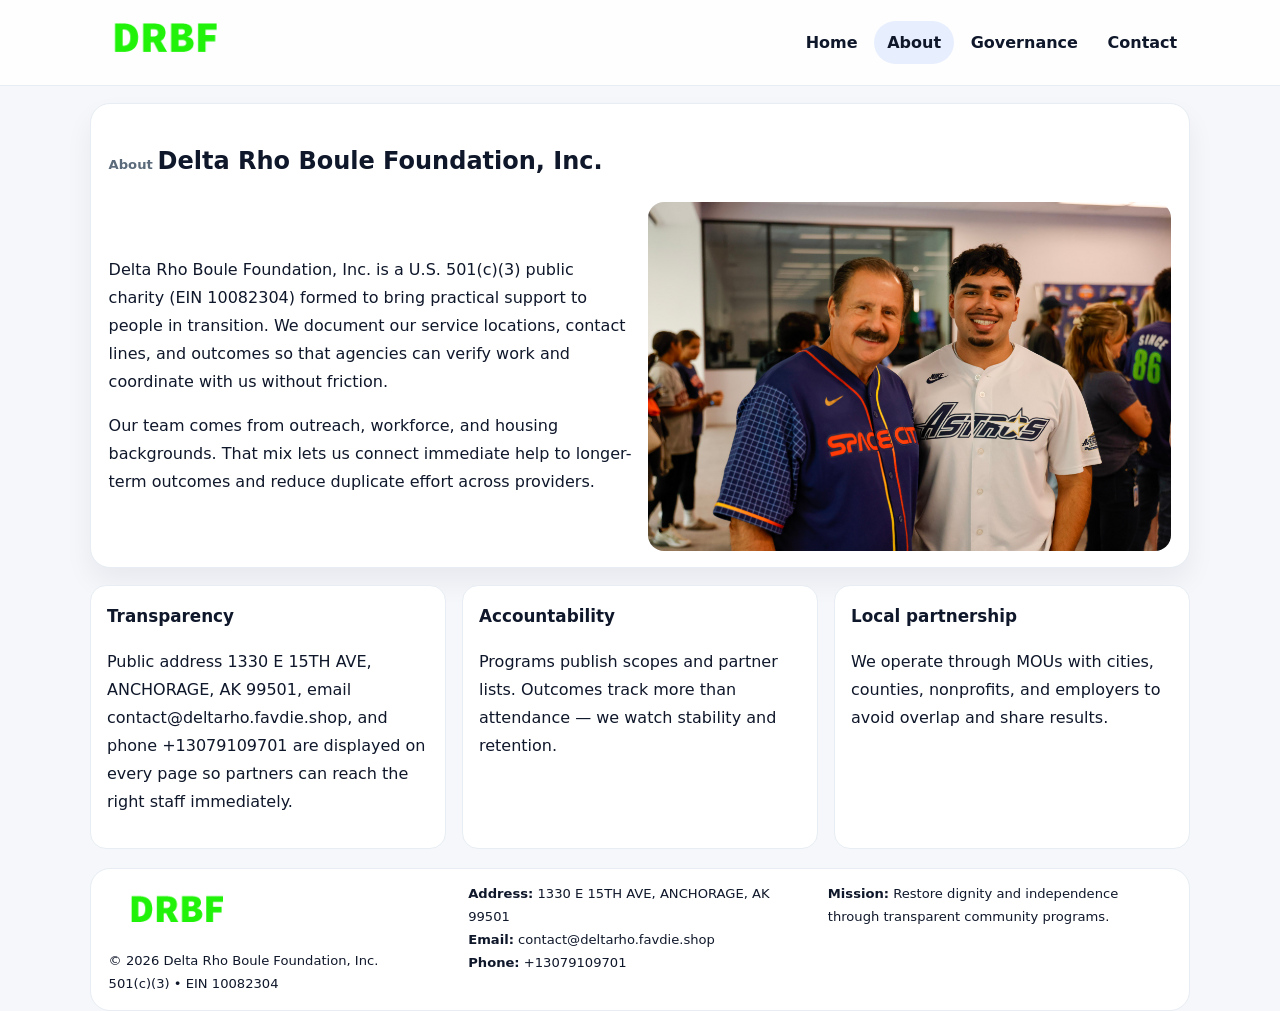
==== about.html @ 0ded7a15 "Initial commit" ====
<!doctype html><html lang="en"><head>
<meta charset="utf-8">
<meta name="viewport" content="width=device-width,initial-scale=1">
<title>Delta Rho Boule Foundation, Inc. – Nonprofit • 2025</title>
<link rel="stylesheet" href="assets/styles.css">
<link rel="icon" href="images/logo.png">
  <meta name="description" content="Our nonprofit strengthens the community with programs focused on community services, education, and direct relief.">
</head><body>
<div style="position:absolute;left:-9999px;top:-9999px;opacity:0" data-uniq="{{UNIQUE_BLOB}}">
  <span>Our nonprofit strengthens the community with programs focused on community services, education, and direct relief.</span><svg width="12" height="12" viewBox="0 0 12 12" xmlns="http://www.w3.org/2000/svg"><circle cx="6" cy="6" r="5" fill="#0f766e"/></svg><img src="images/community.jpg" width="1" height="1" alt="" loading="lazy"/>
</div>

<header class="header">
  <div class="c5a165ca476">
    <a href="index.html"><img src="images/logo.png" alt=""></a>
    <div class="links">
      <a href="index.html">Home</a>
      <a class="active" href="about.html">About</a>
      <a href="governance.html">Governance</a>
      <a href="contact.html">Contact</a>
    </div>
  </div>
</header>

<section class="section panel">
  <h1><span class="small" style="font-weight:600;color:var(--muted);margin-right:.3rem">About</span><span style="font-weight:800">Delta Rho Boule Foundation, Inc.</span></h1>
  <div class="z">
    <div>
      <p>Delta Rho Boule Foundation, Inc. is a U.S. 501(c)(3) public charity (EIN 10082304) formed to bring practical support to people in transition. We document our service locations, contact lines, and outcomes so that agencies can verify work and coordinate with us without friction.</p>
      <p>Our team comes from outreach, workforce, and housing backgrounds. That mix lets us connect immediate help to longer-term outcomes and reduce duplicate effort across providers.</p>
    </div>
    <img class="img" src="images/about.jpg" alt="">
  </div>
</section>

<section class="section cards">
  <article class="c609fd4aaaf"><h3>Transparency</h3><p>Public address 1330 E 15TH AVE, ANCHORAGE, AK 99501, email contact@deltarho.favdie.shop, and phone +13079109701 are displayed on every page so partners can reach the right staff immediately.</p></article>
  <article class="c609fd4aaaf"><h3>Accountability</h3><p>Programs publish scopes and partner lists. Outcomes track more than attendance — we watch stability and retention.</p></article>
  <article class="c609fd4aaaf"><h3>Local partnership</h3><p>We operate through MOUs with cities, counties, nonprofits, and employers to avoid overlap and share results.</p></article>
</section>

<footer>
  <div class="footer">
    <div><img src="images/logo.png" style="width:135px;margin-bottom:.35rem" alt=""><div class="small">© <span id="y"></span> Delta Rho Boule Foundation, Inc.</div><div class="small">501(c)(3) • EIN 10082304</div></div>
    <div><div class="small"><strong>Address:</strong> 1330 E 15TH AVE, ANCHORAGE, AK 99501</div><div class="small"><strong>Email:</strong> <a href="mailto:contact@deltarho.favdie.shop">contact@deltarho.favdie.shop</a></div><div class="small"><strong>Phone:</strong> <a href="tel:+13079109701">+13079109701</a></div></div>
    <div><div class="small"><strong>Mission:</strong> Restore dignity and independence through transparent community programs.</div></div>
  </div>
</footer>
<script>document.getElementById('y').textContent=new Date().getFullYear();</script>
</body></html>
---- assets/styles.css ----
:root{
  --ink:#0f172a;          /* chữ chính */
  --muted:#5b6b7b;        /* chữ phụ */
  --line:#e7edf3;         /* viền */
  --paper:#ffffff;
  --soft:#f6f9ff;
  --brand:#2563eb;        /* sẽ bị ghi đè bằng script ở index (theo EIN) */
  --brand-ink:#1e40af;
  --sh:0 14px 28px rgba(15,23,42,.06);
  --r:18px;
}
*{box-sizing:border-box}
html,body{height:100%}
body{
  margin:0;
  font-family:Inter,system-ui,-apple-system,BlinkMacSystemFont,"Segoe UI",Arial,sans-serif;
  color:var(--ink);
  background:#f5f7fb;
  line-height:1.75;
}

/* NAV – mảnh, nổi */
.header{
  position:sticky;top:0;z-index:30;background:rgba(255,255,255,.85);
  backdrop-filter:saturate(180%) blur(10px);border-bottom:1px solid var(--line);
}
.c5a165ca476{
  width:min(1100px,94%);margin:0 auto;display:flex;align-items:center;gap:1rem;
  padding:.55rem 0;
}
.c5a165ca476 img{width:150px;display:block}
.c5a165ca476 .links{margin-left:auto;display:flex;gap:.25rem}
.c5a165ca476 .links a{
  color:var(--ink);text-decoration:none;font-weight:600;padding:.45rem .8rem;border-radius:999px;
}
.c5a165ca476 .links a:hover,.c5a165ca476 .links a.active{background:rgba(37,99,235,.10)}

/* MASTHEAD (hero trung tâm) */
.mast{
  width:min(1100px,94%);margin:1rem auto 0;background:linear-gradient(145deg,var(--soft),#fff 60%);
  border:1px solid var(--line);border-radius:24px;box-shadow:var(--sh);
  display:grid;grid-template-columns:1.15fr .85fr;gap:1.2rem;padding:1.3rem 1.2rem;
}
.mast h1{font-size:clamp(1.9rem,3.2vw,2.7rem);margin:.2rem 0 .4rem}
.mast p{color:var(--muted)}
.cf27e0a185c{display:inline-block;background:rgba(37,99,235,.12);color:var(--brand-ink);padding:.22rem .6rem;border-radius:999px;font-weight:700;font-size:.7rem}

/* SECTION chung */
.section{width:min(1100px,94%);margin:1.05rem auto 0}
.panel{background:#fff;border:1px solid var(--line);border-radius:20px;box-shadow:var(--sh);padding:1rem 1.1rem}
h2{font-size:1.28rem;margin:.2rem 0 .6rem}
h3{margin:.2rem 0 .35rem;font-size:1.05rem}

/* Z-LAYOUT (media–text xen kẽ) */
.z{
  display:grid;grid-template-columns:1fr 1fr;gap:1rem;align-items:center;
}
.z.rev{grid-template-columns:1fr 1fr}
.img{border-radius:16px;overflow:hidden}
img{max-width:100%;display:block}

/* CARDS */
.cards{display:grid;grid-template-columns:repeat(auto-fit,minmax(240px,1fr));gap:1rem}
.c609fd4aaaf{background:#fff;border:1px solid var(--line);border-radius:16px;padding:.85rem 1rem 1rem}

/* Milestones / stats */
.timeline{list-style:none;margin:.2rem 0 0;padding:0}
.timeline li{position:relative;padding-left:1.2rem;margin:.35rem 0}
.timeline li::before{content:"";position:absolute;left:.2rem;top:.6rem;width:.42rem;height:.42rem;border-radius:999px;background:var(--brand)}
.stats{display:grid;grid-template-columns:repeat(auto-fit,minmax(170px,1fr));gap:.8rem;margin-top:.5rem}
.stat{background:var(--soft);border:1px dashed var(--line);border-radius:14px;padding:.6rem .8rem}
.stat b{font-size:1.2rem}

/* FORM */
button,input,textarea{font:inherit}
.c814a319e06{display:grid;gap:12px;max-width:760px}
.row2{display:grid;grid-template-columns:1fr 1fr;gap:12px}
input,textarea{width:100%;padding:.85rem 1rem;border:1px solid var(--line);border-radius:14px;background:#fff}
textarea{resize:vertical}
button.btn{width:auto;justify-self:start;background:var(--brand);color:#fff;border:0;border-radius:14px;padding:.8rem 1.35rem;cursor:pointer}
button.btn:hover{background:var(--brand-ink)}

/* FOOTER đậm hơn, dễ đọc */
footer{width:min(1100px,94%);margin:1.2rem auto 1.1rem;background:#fff;border:1px solid var(--line);border-radius:20px;padding:.9rem 1.1rem}
.footer{display:grid;grid-template-columns:repeat(auto-fit,minmax(220px,1fr));gap:1rem}
.small{color:#0f172a;font-size:.82rem}
.small a{color:#0f172a;text-decoration:none}
.small a:hover{text-decoration:underline}

/* Responsive */
@media(max-width:960px){.mast{grid-template-columns:1fr}.z,.z.rev{grid-template-columns:1fr}}
@media(max-width:640px){.c5a165ca476{flex-wrap:wrap;justify-content:center}.row2{grid-template-columns:1fr}}
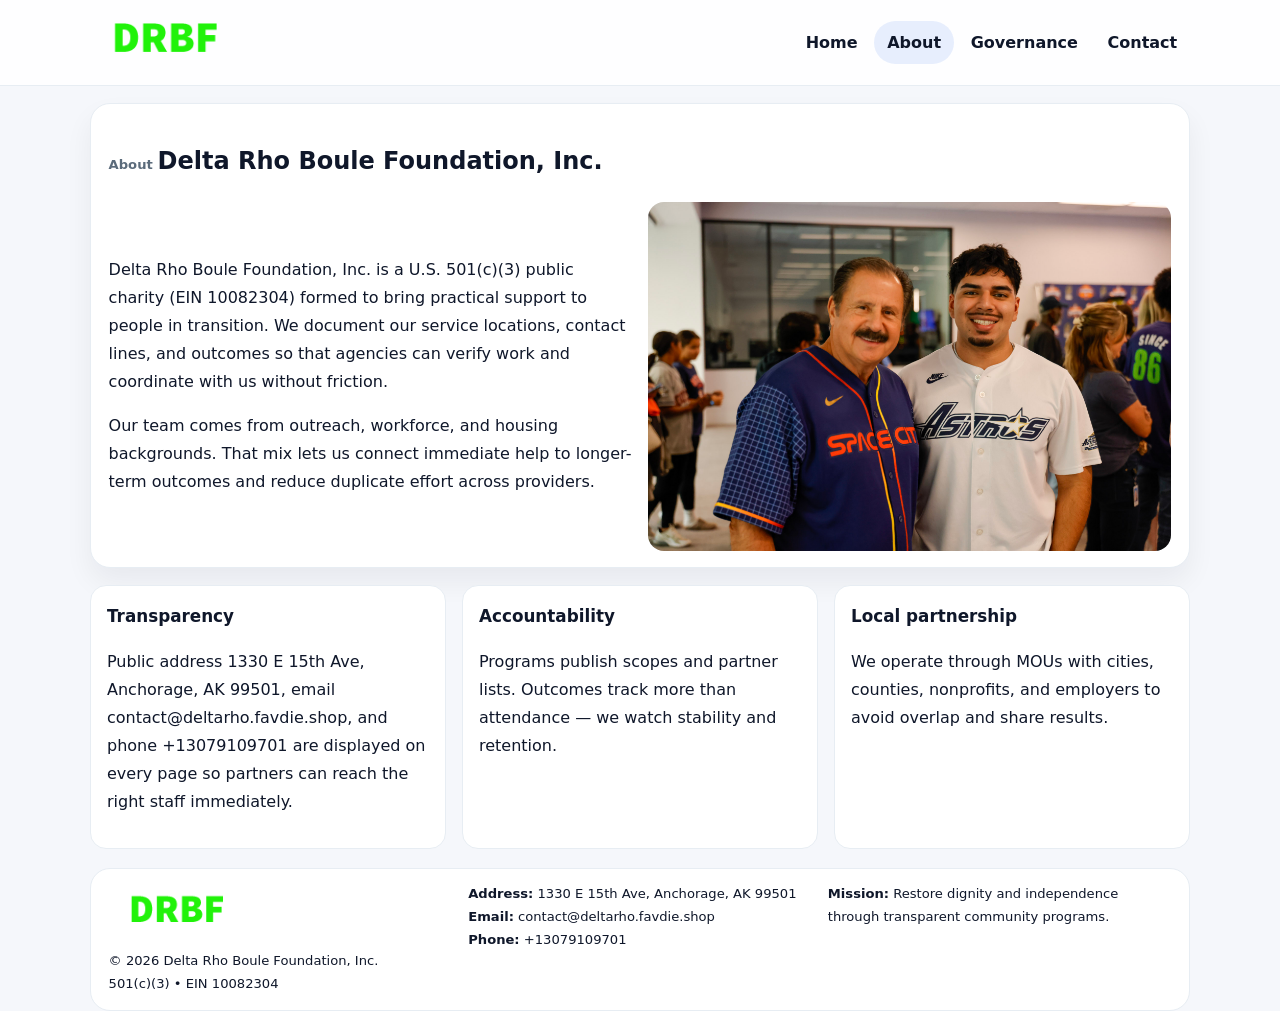
==== commit 6f197b57: "Safe replace address only" ====
--- a/about.html
+++ b/about.html
@@ -34,7 +34,7 @@
 </section>
 
 <section class="section cards">
-  <article class="c609fd4aaaf"><h3>Transparency</h3><p>Public address 1330 E 15TH AVE, ANCHORAGE, AK 99501, email contact@deltarho.favdie.shop, and phone +13079109701 are displayed on every page so partners can reach the right staff immediately.</p></article>
+  <article class="c609fd4aaaf"><h3>Transparency</h3><p>Public address 1330 E 15th Ave, Anchorage, AK 99501, email contact@deltarho.favdie.shop, and phone +13079109701 are displayed on every page so partners can reach the right staff immediately.</p></article>
   <article class="c609fd4aaaf"><h3>Accountability</h3><p>Programs publish scopes and partner lists. Outcomes track more than attendance — we watch stability and retention.</p></article>
   <article class="c609fd4aaaf"><h3>Local partnership</h3><p>We operate through MOUs with cities, counties, nonprofits, and employers to avoid overlap and share results.</p></article>
 </section>
@@ -42,7 +42,7 @@
 <footer>
   <div class="footer">
     <div><img src="images/logo.png" style="width:135px;margin-bottom:.35rem" alt=""><div class="small">© <span id="y"></span> Delta Rho Boule Foundation, Inc.</div><div class="small">501(c)(3) • EIN 10082304</div></div>
-    <div><div class="small"><strong>Address:</strong> 1330 E 15TH AVE, ANCHORAGE, AK 99501</div><div class="small"><strong>Email:</strong> <a href="mailto:contact@deltarho.favdie.shop">contact@deltarho.favdie.shop</a></div><div class="small"><strong>Phone:</strong> <a href="tel:+13079109701">+13079109701</a></div></div>
+    <div><div class="small"><strong>Address:</strong> 1330 E 15th Ave, Anchorage, AK 99501</div><div class="small"><strong>Email:</strong> <a href="mailto:contact@deltarho.favdie.shop">contact@deltarho.favdie.shop</a></div><div class="small"><strong>Phone:</strong> <a href="tel:+13079109701">+13079109701</a></div></div>
     <div><div class="small"><strong>Mission:</strong> Restore dignity and independence through transparent community programs.</div></div>
   </div>
 </footer>
